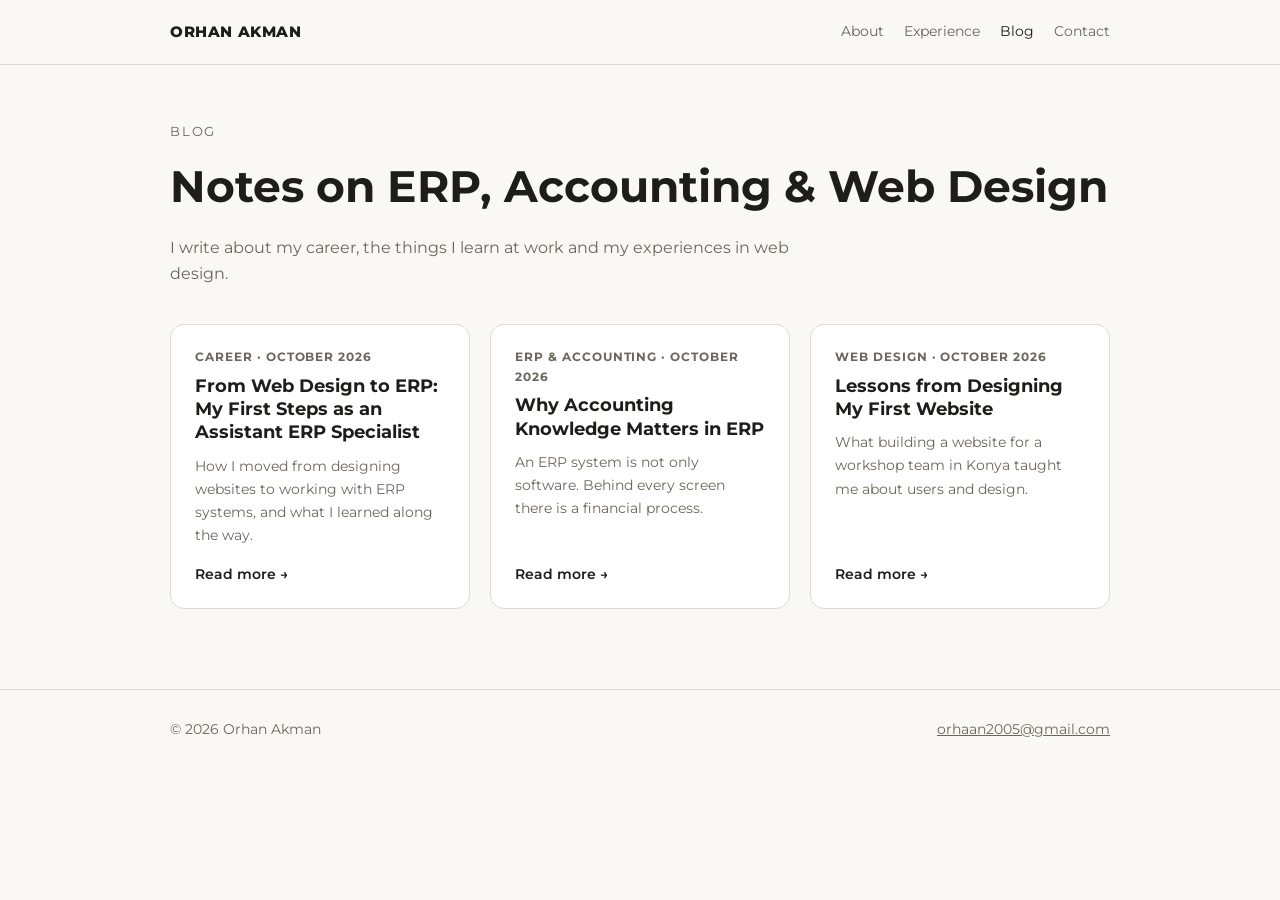
==== blog/index.html @ db8aa508 "Add CV and blog site" ====
<!doctype html>
<html lang="en">
<head>
  <meta charset="utf-8">
  <meta name="viewport" content="width=device-width, initial-scale=1">
  <title>Blog | Orhan Akman</title>
  <meta name="description" content="Blog posts by Orhan Akman about ERP, accounting, career and web design.">
  <link rel="preconnect" href="https://fonts.googleapis.com">
  <link rel="preconnect" href="https://fonts.gstatic.com" crossorigin>
  <link href="https://fonts.googleapis.com/css2?family=Montserrat:wght@400;600;700;800&display=swap" rel="stylesheet">
  <link rel="stylesheet" href="../style.css">
</head>
<body>

  <header class="site-header">
    <div class="wrap">
      <a class="brand" href="../">Orhan Akman</a>
      <nav class="nav">
        <a href="../#about" class="hide-sm">About</a>
        <a href="../#experience">Experience</a>
        <a href="./" aria-current="page">Blog</a>
        <a href="../#contact">Contact</a>
      </nav>
    </div>
  </header>

  <main class="wrap">
    <section style="padding-top:56px">
      <p class="eyebrow">Blog</p>
      <h1 style="font-size:clamp(32px,5vw,44px);margin:0 0 12px">Notes on ERP, Accounting &amp; Web Design</h1>
      <p style="color:var(--muted);max-width:60ch;margin:0 0 36px">
        I write about my career, the things I learn at work and my experiences in web design.
      </p>

      <div class="posts">
        <a class="card post-card" href="from-web-design-to-erp.html">
          <span class="tag">Career · October 2026</span>
          <h3>From Web Design to ERP: My First Steps as an Assistant ERP Specialist</h3>
          <p>How I moved from designing websites to working with ERP systems, and what I learned along the way.</p>
          <span class="more">Read more →</span>
        </a>
        <a class="card post-card" href="accounting-and-erp.html">
          <span class="tag">ERP &amp; Accounting · October 2026</span>
          <h3>Why Accounting Knowledge Matters in ERP</h3>
          <p>An ERP system is not only software. Behind every screen there is a financial process.</p>
          <span class="more">Read more →</span>
        </a>
        <a class="card post-card" href="my-first-website.html">
          <span class="tag">Web Design · October 2026</span>
          <h3>Lessons from Designing My First Website</h3>
          <p>What building a website for a workshop team in Konya taught me about users and design.</p>
          <span class="more">Read more →</span>
        </a>
      </div>
    </section>
  </main>

  <footer class="site-footer">
    <div class="wrap">
      <span>© 2026 Orhan Akman</span>
      <a href="mailto:orhaan2005@gmail.com">orhaan2005@gmail.com</a>
    </div>
  </footer>

</body>
</html>
---- style.css ----
:root {
  --bg: #faf8f4;
  --surface: #ffffff;
  --sand: #c9bfae;
  --sand-soft: #ece6dc;
  --ink: #1d1d1b;
  --muted: #6b665d;
  --line: #e2dccf;
  --accent: #4a4f57;
  --radius: 14px;
  --max: 980px;
}

@media (prefers-color-scheme: dark) {
  :root {
    --bg: #171614;
    --surface: #211f1c;
    --sand: #8f8574;
    --sand-soft: #2c2925;
    --ink: #f1ede6;
    --muted: #a8a196;
    --line: #36322c;
    --accent: #cfc6b6;
  }
}

* { box-sizing: border-box; }

html { scroll-behavior: smooth; }

body {
  margin: 0;
  background: var(--bg);
  color: var(--ink);
  font-family: "Montserrat", system-ui, -apple-system, "Segoe UI", sans-serif;
  line-height: 1.65;
  -webkit-font-smoothing: antialiased;
}

a { color: inherit; }

img { max-width: 100%; display: block; }

.wrap {
  max-width: var(--max);
  margin: 0 auto;
  padding: 0 20px;
}

/* ---------- Header ---------- */
.site-header {
  position: sticky;
  top: 0;
  z-index: 10;
  background: color-mix(in srgb, var(--bg) 88%, transparent);
  backdrop-filter: blur(8px);
  border-bottom: 1px solid var(--line);
}

.site-header .wrap {
  display: flex;
  align-items: center;
  justify-content: space-between;
  gap: 16px;
  height: 64px;
}

.brand {
  font-weight: 800;
  letter-spacing: .04em;
  text-decoration: none;
  text-transform: uppercase;
  font-size: 15px;
}

.nav {
  display: flex;
  gap: 20px;
  font-size: 14px;
}

.nav a {
  text-decoration: none;
  color: var(--muted);
}

.nav a:hover,
.nav a[aria-current="page"] { color: var(--ink); }

/* ---------- Hero ---------- */
.hero {
  display: grid;
  grid-template-columns: 260px 1fr;
  gap: 48px;
  align-items: center;
  padding: 72px 0 56px;
}

.hero-photo {
  background: var(--sand);
  border-radius: var(--radius);
  padding: 14px 14px 0;
}

.hero-photo img {
  border-radius: 10px 10px 0 0;
  aspect-ratio: 1 / 1;
  object-fit: cover;
  width: 100%;
}

.eyebrow {
  font-size: 13px;
  letter-spacing: .14em;
  text-transform: uppercase;
  color: var(--muted);
  margin: 0 0 8px;
}

.hero h1 {
  font-size: clamp(36px, 6vw, 56px);
  line-height: 1.05;
  font-weight: 800;
  margin: 0 0 16px;
  letter-spacing: -.01em;
}

.hero .role {
  font-size: 18px;
  font-weight: 600;
  margin: 0 0 16px;
}

.hero .lead {
  color: var(--muted);
  margin: 0 0 24px;
  max-width: 56ch;
}

.btns { display: flex; flex-wrap: wrap; gap: 10px; }

.btn {
  display: inline-block;
  padding: 10px 18px;
  border-radius: 999px;
  border: 1px solid var(--ink);
  text-decoration: none;
  font-size: 14px;
  font-weight: 600;
}

.btn.primary {
  background: var(--ink);
  color: var(--bg);
}

/* ---------- Sections ---------- */
section { padding: 40px 0; }

.section-title {
  display: flex;
  align-items: center;
  gap: 16px;
  font-size: 22px;
  font-weight: 700;
  margin: 0 0 24px;
}

.section-title::after {
  content: "";
  flex: 1;
  height: 2px;
  background: linear-gradient(90deg, var(--line) 0 75%, var(--ink) 75% 100%);
}

.grid-2 {
  display: grid;
  grid-template-columns: 1fr 1fr;
  gap: 20px;
}

.card {
  background: var(--surface);
  border: 1px solid var(--line);
  border-radius: var(--radius);
  padding: 22px 24px;
}

/* ---------- Timeline ---------- */
.timeline {
  list-style: none;
  margin: 0;
  padding: 0;
  border-left: 2px solid var(--line);
}

.timeline li {
  position: relative;
  padding: 0 0 28px 28px;
}

.timeline li:last-child { padding-bottom: 0; }

.timeline li::before {
  content: "";
  position: absolute;
  left: -8px;
  top: 6px;
  width: 14px;
  height: 14px;
  border-radius: 50%;
  background: var(--sand);
  border: 2px solid var(--bg);
}

.timeline li.current::before { background: var(--ink); }

.timeline h3 {
  margin: 0;
  font-size: 17px;
}

.timeline .meta {
  font-size: 13px;
  color: var(--muted);
  margin: 2px 0 6px;
}

.timeline p { margin: 0; }

.badge {
  display: inline-block;
  font-size: 11px;
  font-weight: 700;
  letter-spacing: .06em;
  text-transform: uppercase;
  padding: 2px 8px;
  border-radius: 999px;
  background: var(--sand-soft);
  color: var(--ink);
  margin-left: 8px;
  vertical-align: middle;
}

/* ---------- Skills ---------- */
.skills {
  list-style: none;
  margin: 0;
  padding: 0;
  display: grid;
  grid-template-columns: 1fr 1fr;
  gap: 14px 28px;
}

.skill-name {
  display: flex;
  justify-content: space-between;
  font-size: 14px;
  margin-bottom: 6px;
}

.bar {
  height: 6px;
  border-radius: 999px;
  background: var(--sand-soft);
  overflow: hidden;
}

.bar span {
  display: block;
  height: 100%;
  background: var(--sand);
  border-right: 6px solid var(--accent);
}

.chips {
  display: flex;
  flex-wrap: wrap;
  gap: 8px;
  list-style: none;
  margin: 0;
  padding: 0;
}

.chips li {
  padding: 6px 14px;
  border-radius: 999px;
  background: var(--sand-soft);
  font-size: 14px;
}

.plain-list {
  margin: 0;
  padding-left: 18px;
}

.plain-list li { margin-bottom: 6px; }

/* ---------- Blog cards ---------- */
.posts {
  display: grid;
  grid-template-columns: repeat(3, 1fr);
  gap: 20px;
}

.post-card {
  display: flex;
  flex-direction: column;
  text-decoration: none;
  transition: transform .15s ease, border-color .15s ease;
}

.post-card:hover {
  transform: translateY(-3px);
  border-color: var(--sand);
}

.post-card .tag {
  font-size: 12px;
  font-weight: 700;
  letter-spacing: .08em;
  text-transform: uppercase;
  color: var(--muted);
}

.post-card h3 {
  font-size: 18px;
  line-height: 1.3;
  margin: 8px 0 10px;
}

.post-card p {
  color: var(--muted);
  font-size: 14px;
  margin: 0 0 16px;
  flex: 1;
}

.post-card .more {
  font-size: 14px;
  font-weight: 600;
}

/* ---------- Article ---------- */
.article {
  max-width: 700px;
  margin: 0 auto;
  padding: 56px 20px 40px;
}

.article .back {
  font-size: 14px;
  color: var(--muted);
  text-decoration: none;
}

.article h1 {
  font-size: clamp(30px, 5vw, 42px);
  line-height: 1.15;
  margin: 16px 0 10px;
}

.article .meta {
  color: var(--muted);
  font-size: 14px;
  margin-bottom: 32px;
}

.article h2 {
  font-size: 22px;
  margin: 36px 0 10px;
}

.article p,
.article li { font-size: 17px; }

.article blockquote {
  margin: 24px 0;
  padding: 14px 20px;
  border-left: 4px solid var(--sand);
  background: var(--sand-soft);
  border-radius: 0 10px 10px 0;
}

/* ---------- Footer ---------- */
.site-footer {
  border-top: 1px solid var(--line);
  margin-top: 40px;
  padding: 28px 0;
  font-size: 14px;
  color: var(--muted);
}

.site-footer .wrap {
  display: flex;
  flex-wrap: wrap;
  justify-content: space-between;
  gap: 12px;
}

/* ---------- Responsive ---------- */
@media (max-width: 820px) {
  .hero {
    grid-template-columns: 1fr;
    gap: 28px;
    padding: 40px 0 32px;
  }
  .hero-photo { max-width: 240px; }
  .grid-2,
  .skills,
  .posts { grid-template-columns: 1fr; }
  .nav { gap: 14px; }
}

@media (max-width: 420px) {
  .wrap { padding: 0 16px; }
  .nav a.hide-sm { display: none; }
}
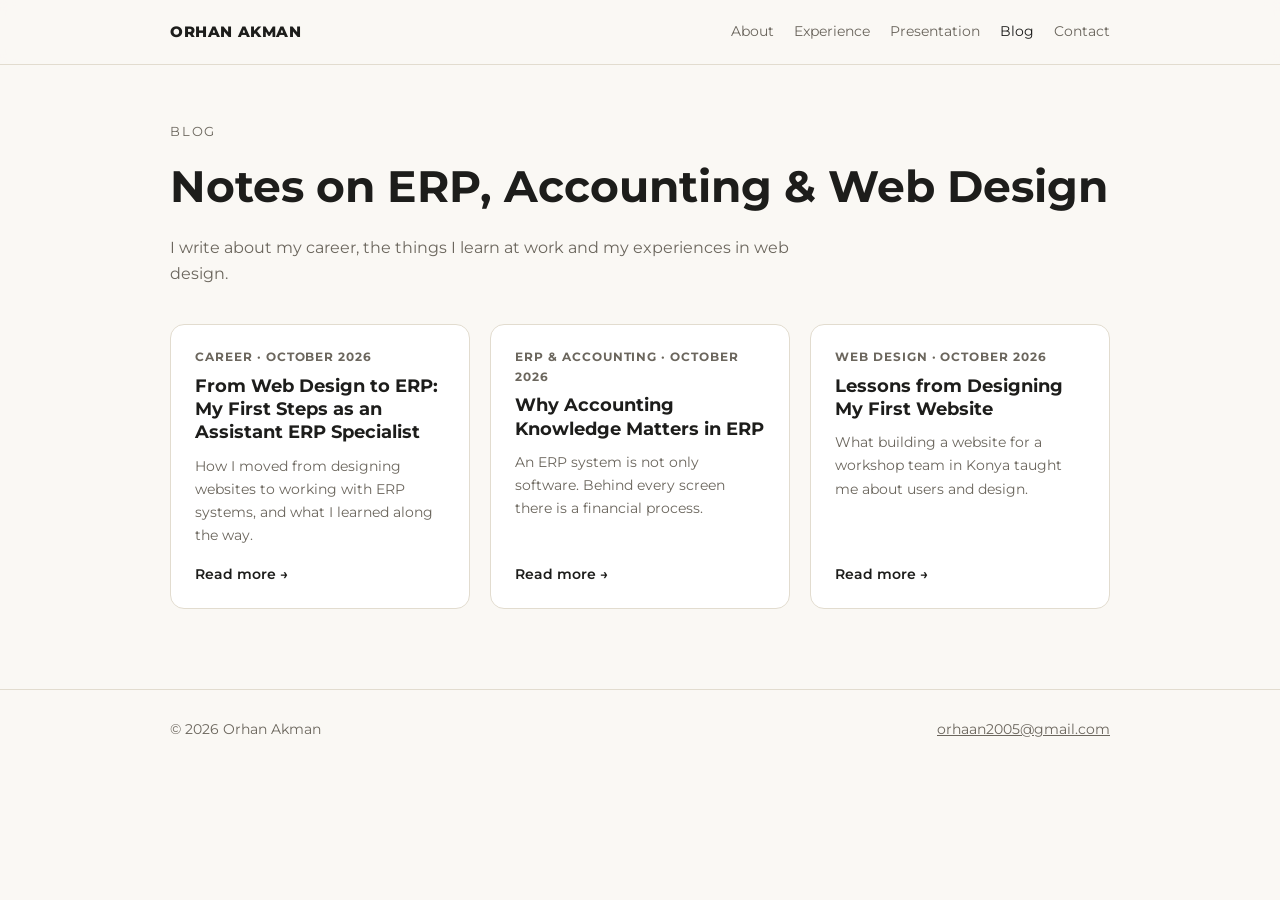
==== commit fa0b1ecc: "Add Context Switching presentation page" ====
--- a/blog/index.html
+++ b/blog/index.html
@@ -17,7 +17,8 @@
       <a class="brand" href="../">Orhan Akman</a>
       <nav class="nav">
         <a href="../#about" class="hide-sm">About</a>
-        <a href="../#experience">Experience</a>
+        <a href="../#experience" class="hide-sm">Experience</a>
+        <a href="../presentation/">Presentation</a>
         <a href="./" aria-current="page">Blog</a>
         <a href="../#contact">Contact</a>
       </nav>
--- a/style.css
+++ b/style.css
@@ -382,6 +382,63 @@
   border-radius: 0 10px 10px 0;
 }
 
+/* ---------- Presentation ---------- */
+.diagram {
+  margin: 20px 0 8px;
+  padding: 18px;
+  background: var(--surface);
+  border: 1px solid var(--line);
+  border-radius: var(--radius);
+  overflow-x: auto;
+  color: var(--ink);
+}
+
+.diagram svg {
+  display: block;
+  width: 100%;
+  min-width: 520px;
+  height: auto;
+}
+
+.d-run { fill: var(--sand); }
+.d-os { fill: var(--accent); }
+.d-on { fill: #1d1d1b; font-weight: 600; font-size: 12px; }
+.d-on-os { fill: var(--bg); font-weight: 600; font-size: 12px; }
+.d-note { fill: var(--muted); font-size: 11px; }
+.d-arrow { stroke: var(--muted); stroke-width: 1.5; stroke-dasharray: 3 3; }
+.d-axis { stroke: var(--line); stroke-width: 1.5; }
+
+.compare {
+  width: 100%;
+  border-collapse: collapse;
+  font-size: 15px;
+  margin: 12px 0;
+}
+
+.compare th,
+.compare td {
+  text-align: left;
+  padding: 10px 12px;
+  border-bottom: 1px solid var(--line);
+}
+
+.compare th {
+  font-size: 13px;
+  text-transform: uppercase;
+  letter-spacing: .05em;
+  color: var(--muted);
+}
+
+.info-card {
+  display: flex;
+  flex-direction: column;
+  gap: 2px;
+}
+
+.info-card span { color: var(--muted); font-size: 15px; }
+
+.sources li { font-size: 15px; margin-bottom: 8px; }
+
 /* ---------- Footer ---------- */
 .site-footer {
   border-top: 1px solid var(--line);
